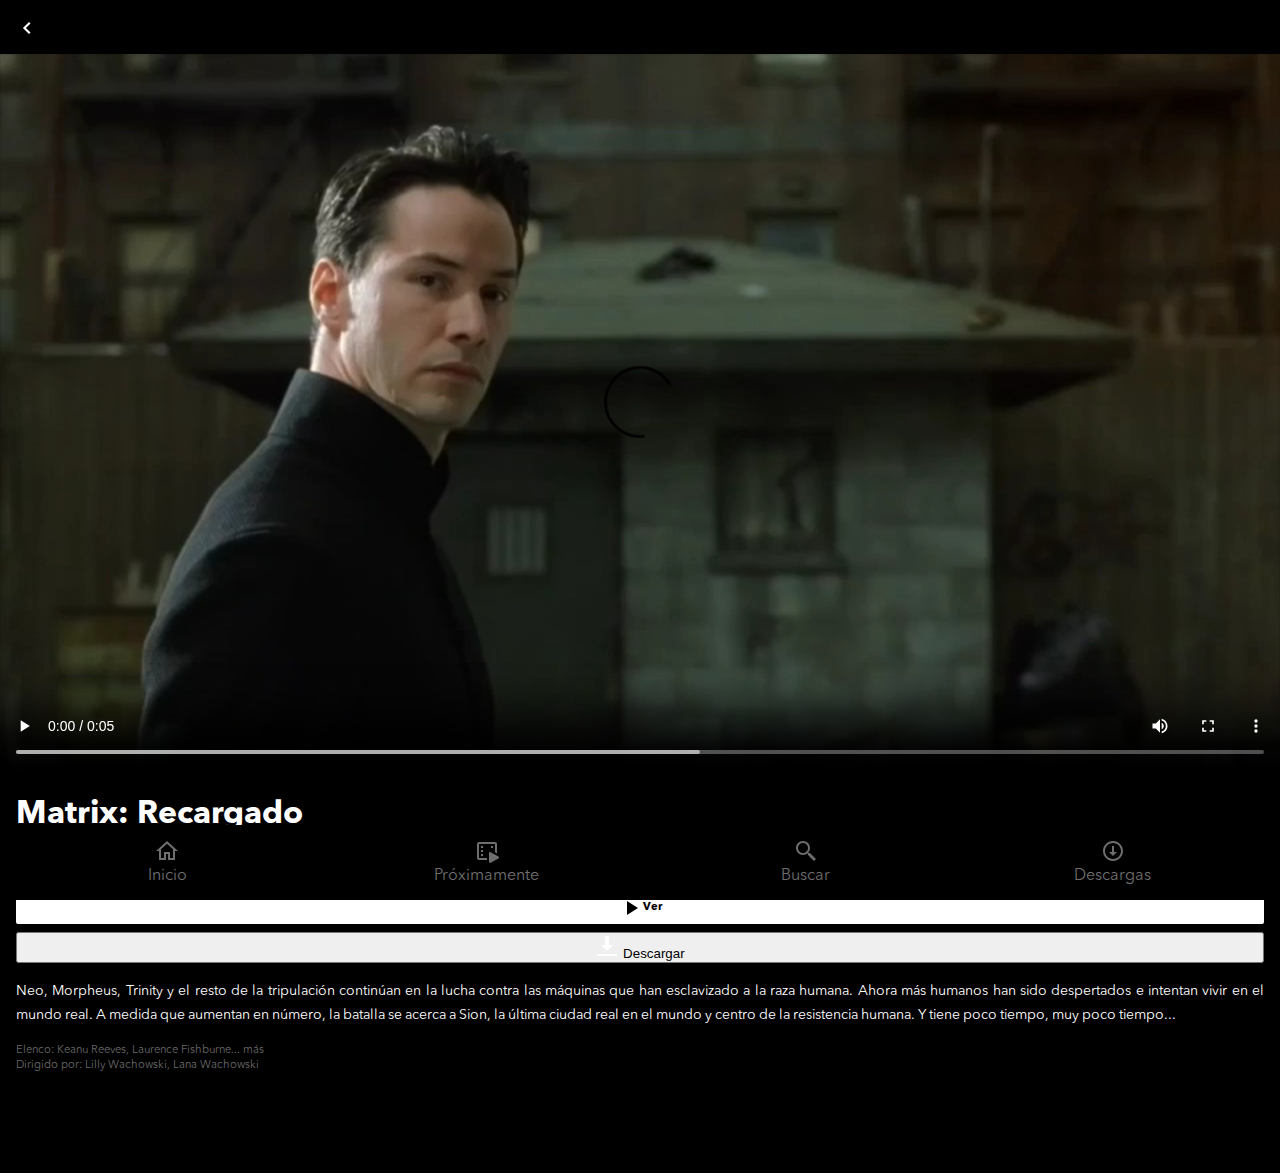
==== detail.html @ 07f83897 "Primer commit" ====
<!DOCTYPE html>
<html lang="en">
<head>
    <meta charset="UTF-8">
    <meta http-equiv="X-UA-Compatible" content="IE=edge">
    <meta name="viewport" content="width=device-width, initial-scale=1.0">
    <link rel="icon" type="image/png" sizes="32x32" href="./images/logo-netflix.png">
    <link rel="stylesheet" href="/css/styles.css">
    <title>Detalle</title>
</head>
<body>
    <header class="det-header">
        <a href="index.html">
            <img class="back-icon" src="/images/icons/back.svg" alt="back">
        </a>
        <video src="./images/matrix.mp4" controls></video>
    </header>

    <main class="det-main">
        <h1>Matrix: Recargado</h1>
        <div class="meta">
            <span class="coincidence">99% para ti</span>
            <span class="year">2003</span>
            <span class="age">R</span>
            <span class="time">2h 18m</span>
            <span class="quality">HD</span>
        </div>
        <div class="actions">
            <button class="button-primary">
                <img src="/images/icons/play.svg" alt="ver">
                Ver
            </button>
            <button>
                <img src="/images/icons/download.svg" alt="descargar">
                Descargar
            </button>
        </div>

        <div class="text">
            <p>
                Neo, Morpheus, Trinity y el resto de la tripulación continúan en la lucha contra las máquinas que han esclavizado a la raza humana. Ahora más humanos han sido despertados e intentan vivir en el mundo real. A medida que aumentan en número, la batalla se acerca a Sion, la última ciudad real en el mundo y centro de la resistencia humana. Y tiene poco tiempo, muy poco tiempo... 
            </p>
            <div class="cite">
                <p>
                    Elenco: Keanu Reeves, Laurence Fishburne... más
                </p>
                <p>
                    Dirigido por: Lilly Wachowski, Lana Wachowski
                </p>
            </div>
            
        </div>
    </main>


    <footer class="footer">
        <ul class="tab-list">
          <li class="tab-item">
            <a href="">
              <svg class="tab-icon" width="24" height="24" viewBox="0 0 24 24" fill="none" xmlns="http://www.w3.org/2000/svg">
                <path d="M12 2.09961L1 12H4V21H11V15H13V21H20V12H23L12 2.09961ZM12 4.79102L18 10.1914V11V19H15V13H9V19H6V10.1914L12 4.79102Z"/>
              </svg>
              Inicio
            </a>
          </li>
          <li class="tab-item">
            <!-- <img src="/images/icons/cinema.svg" alt=""> -->
            <a href="">
              <svg class="tab-icon" width="24" height="24" viewBox="0 0 24 24" fill="none" xmlns="http://www.w3.org/2000/svg">
                <g clip-path="url(#clip0)">
                <path d="M4 3C2.897 3 2 3.897 2 5V19C2 20.103 2.897 21 4 21H12V19H4V5H20V13.2852L22 14.4082V5C22 3.897 21.103 3 20 3H4ZM6.00195 7V9H8V7H6.00195ZM16 7V9H18V7H16ZM6 11V13H8V11H6ZM15.0859 13C14.514 13.019 14 13.492 14 14.1445V22.8555C14 23.7255 14.9132 24.2764 15.6602 23.8574L23.4199 19.502C24.1939 19.067 24.1939 17.932 23.4199 17.498L15.6602 13.1426C15.4734 13.0378 15.2766 12.9937 15.0859 13ZM6 15V17H8V15H6Z"/>
                </g>
                <defs>
                <clipPath id="clip0">
                <rect width="24" height="24" fill="white"/>
                </clipPath>
                </defs>
              </svg>
              Próximamente
            </a>
          </li>
          <li class="tab-item">
            <!-- <img src="/images/icons/search.svg" alt=""> -->
            <a href="">
              <svg class="tab-icon" width="24" height="24" viewBox="0 0 24 24" fill="none" xmlns="http://www.w3.org/2000/svg">
                <path d="M9 2C5.14585 2 2 5.14585 2 9C2 12.8541 5.14585 16 9 16C10.748 16 12.345 15.348 13.5742 14.2812L14 14.707V16L20 22L22 20L16 14H14.707L14.2812 13.5742C15.348 12.345 16 10.748 16 9C16 5.14585 12.8541 2 9 2ZM9 4C11.7733 4 14 6.22673 14 9C14 11.7733 11.7733 14 9 14C6.22673 14 4 11.7733 4 9C4 6.22673 6.22673 4 9 4Z"/>
              </svg>
              Buscar
            </a>
          </li>
          <li class="tab-item">
            <!-- <img src="/images/icons/dowload.svg" alt=""> -->
            <a href="">
              <svg class="tab-icon" width="24" height="24" viewBox="0 0 24 24" fill="none" xmlns="http://www.w3.org/2000/svg">
                <path d="M12 2C6.489 2 2 6.489 2 12C2 17.511 6.489 22 12 22C17.511 22 22 17.511 22 12C22 6.489 17.511 2 12 2ZM12 4C16.4301 4 20 7.56988 20 12C20 16.4301 16.4301 20 12 20C7.56988 20 4 16.4301 4 12C4 7.56988 7.56988 4 12 4ZM11 7V13H8L12 17L16 13H13V7H11Z"/>
              </svg>
              Descargas
            </a>
          </li>
        </ul>
        <!-- <div class="credits">
          Diseñado con 💗 por
          <a href="https://leonidasesteban.com/" target="_blank">leonidasesteban.com</a>
        </div> -->
      </footer>
</body>
</html>
---- css/styles.css ----
@import "./header.css";
@import "./main.css";
@import "./footer.css";
@import "./detail.css";

@font-face {
    font-family: 'Netnet';
    src: url('/fonts/AvenirNextLTPro-Regular.otf');
    font-weight: 400;
    font-style: normal;

}
@font-face {
    font-family: 'Netnet';
    src: url('/fonts/AvenirNextLTPro-Bold.otf');
    font-weight: 700;
    font-style: normal;
}


:root{
    --fontBase: 'Netnet', sans-serif;
    --headline1: bold 28px/37.35px var(--fontBase);
    --subtitle1: bold 17.5px/23.91px var(--fontBase);
    --body1-reg: 400 14px/24px var(--fontBase);
    --body2-reg: 400 11.2px/15.3px var(--fontBase);
    
    --button: 600 11.2px/15.3px var(--fontBase);
    --black:#000;/* rgb(15, 15, 15); */
    --white:#FFF;
    --red:#D22F26;
    --grey:#686868;
    --green:#71D074;

}

*{
    margin:0;
    padding: 0;
}

body{
    background-color: var(--black);
    color:var(--white);
    font-family: var(--fontBase);
}

.button-primary{
    font:var(--button);
    display: flex;
    align-items:center;
    justify-content: center;
    background: var(--white);
    border: none;
    border-radius: 2px;
    padding-block: 4px;
    cursor: pointer;
}
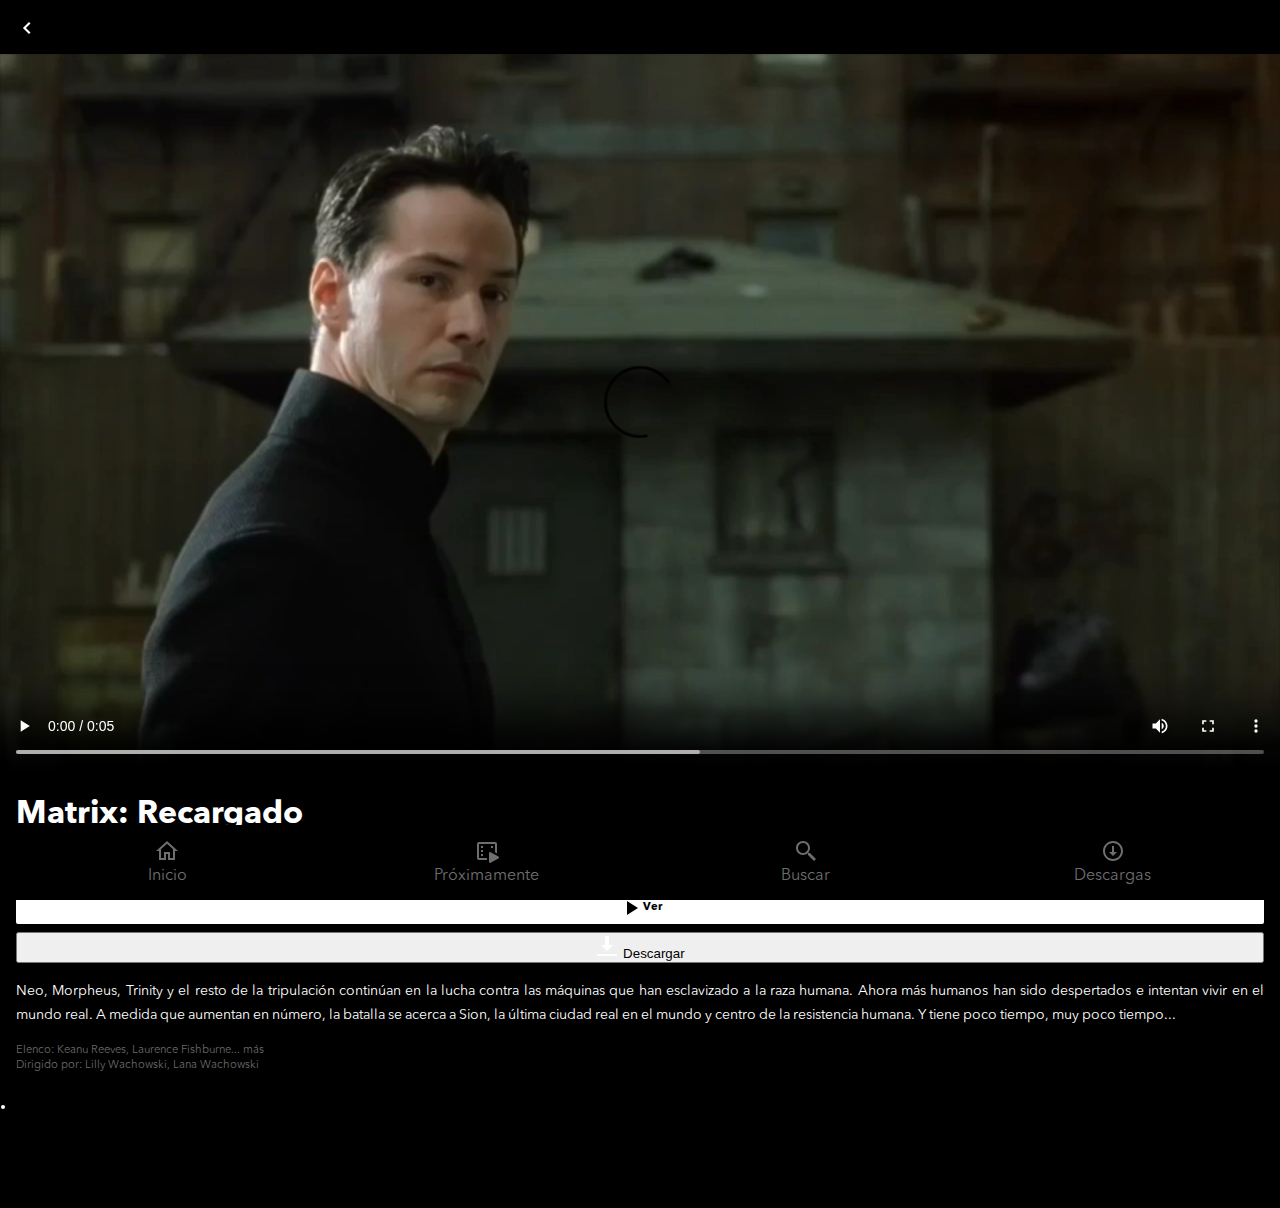
==== commit f76cb42f: "Readme" ====
--- a/detail.html
+++ b/detail.html
@@ -5,13 +5,13 @@
     <meta http-equiv="X-UA-Compatible" content="IE=edge">
     <meta name="viewport" content="width=device-width, initial-scale=1.0">
     <link rel="icon" type="image/png" sizes="32x32" href="./images/logo-netflix.png">
-    <link rel="stylesheet" href="/css/styles.css">
+    <link rel="stylesheet" href="./css/styles.css">
     <title>Detalle</title>
 </head>
 <body>
     <header class="det-header">
         <a href="index.html">
-            <img class="back-icon" src="/images/icons/back.svg" alt="back">
+            <img class="back-icon" src="./images/icons/back.svg" alt="back">
         </a>
         <video src="./images/matrix.mp4" controls></video>
     </header>
@@ -27,11 +27,11 @@
         </div>
         <div class="actions">
             <button class="button-primary">
-                <img src="/images/icons/play.svg" alt="ver">
+                <img src="./images/icons/play.svg" alt="ver">
                 Ver
             </button>
             <button>
-                <img src="/images/icons/download.svg" alt="descargar">
+                <img src="./images/icons/download.svg" alt="descargar">
                 Descargar
             </button>
         </div>
@@ -49,6 +49,15 @@
                 </p>
             </div>
             
+        </div>
+        <div class="actions-secondary">
+          <ul class="actions-list">
+            <li class="actions-list-item">
+              <a href="">
+                
+              </a>
+            </li>
+          </ul>
         </div>
     </main>
 
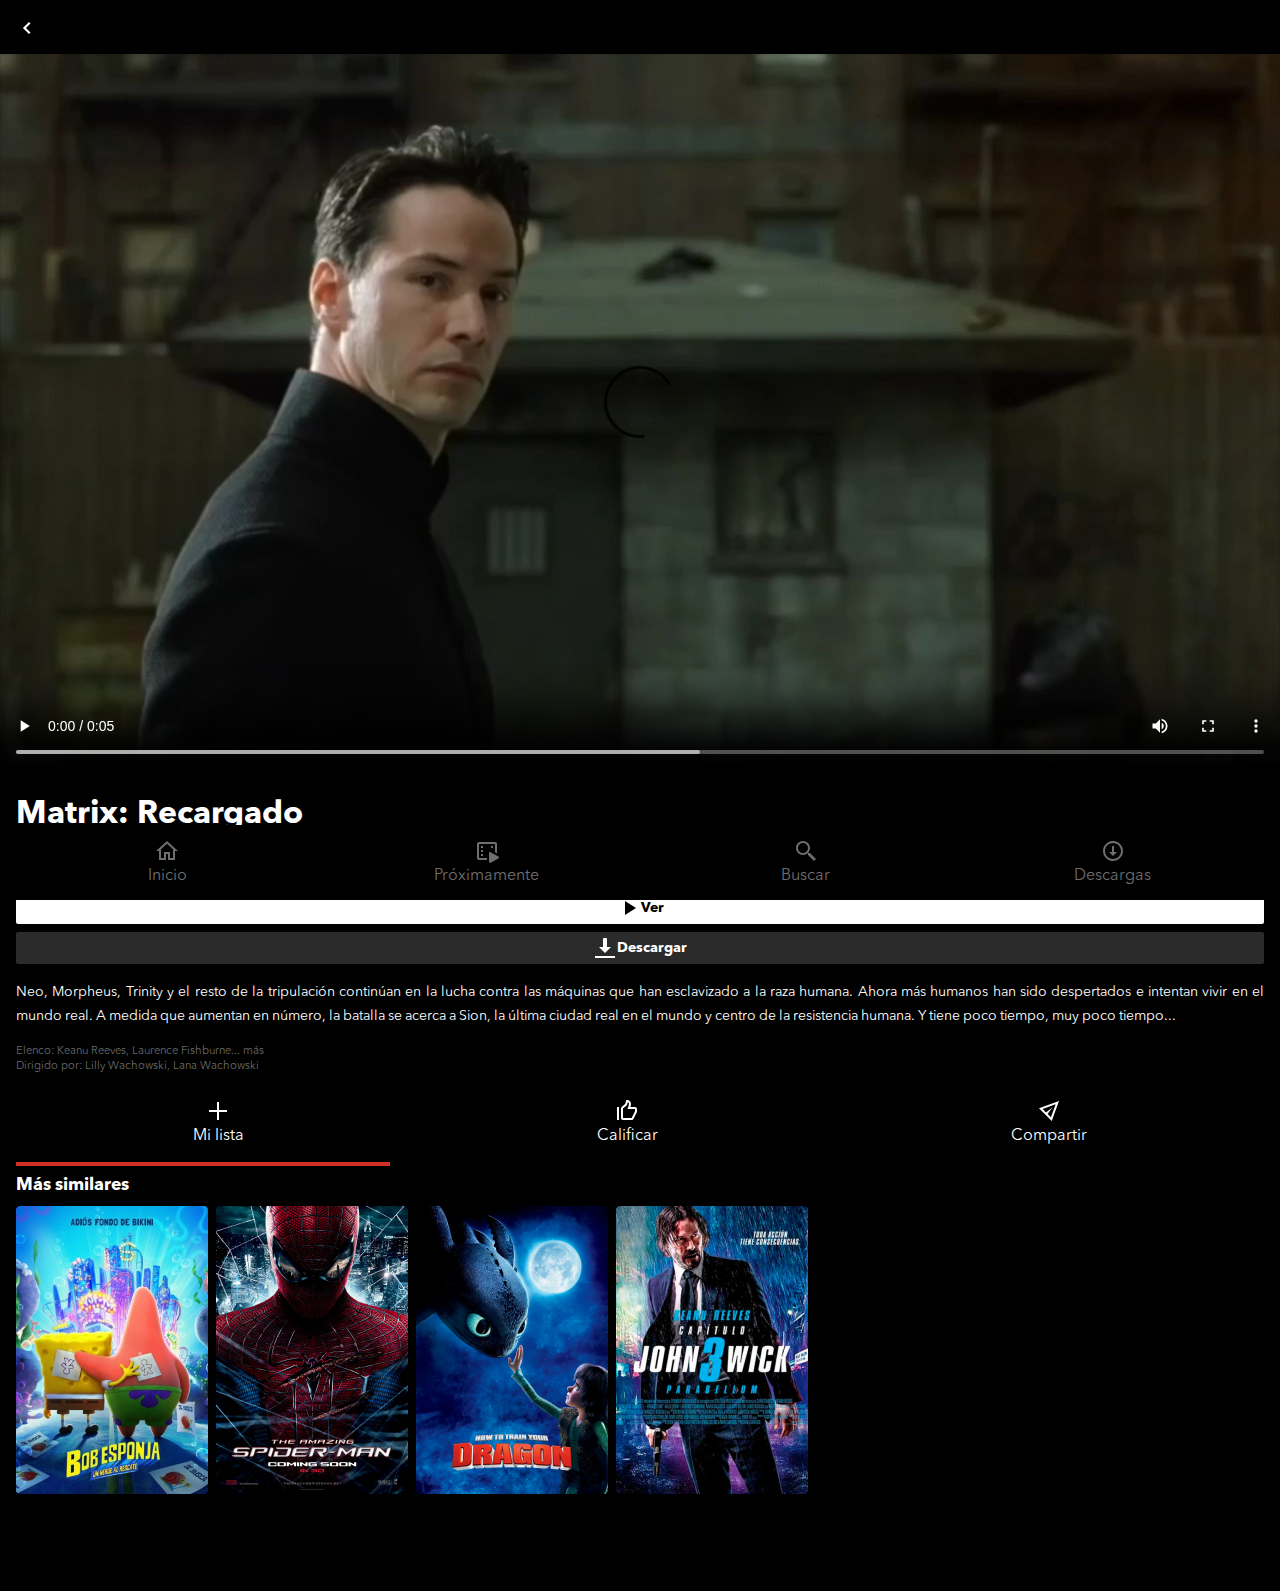
==== commit 014102e9: "Finalizado" ====
--- a/detail.html
+++ b/detail.html
@@ -30,7 +30,7 @@
                 <img src="./images/icons/play.svg" alt="ver">
                 Ver
             </button>
-            <button>
+            <button class="btn-download">
                 <img src="./images/icons/download.svg" alt="descargar">
                 Descargar
             </button>
@@ -54,12 +54,50 @@
           <ul class="actions-list">
             <li class="actions-list-item">
               <a href="">
-                
+                <svg width="24" height="24" viewBox="0 0 24 24" fill="none" xmlns="http://www.w3.org/2000/svg">
+                  <path d="M11 3V11H3V13H11V21H13V13H21V11H13V3H11Z" fill="white"/>
+                  </svg>
+                  Mi lista
+              </a>
+            </li>
+            <li class="actions-list-item">
+              <a href="">
+                <svg width="24" height="24" viewBox="0 0 24 24" fill="none" xmlns="http://www.w3.org/2000/svg">
+                  <path d="M11.209 0.966797L10.3223 4.87109L6.70703 7.9375C6.25919 8.31737 6 8.87637 6 9.46289V19C6 20.0931 6.90694 21 8 21H16.6348C17.3884 21 18.0812 20.5719 18.4199 19.9004L21.8359 13.127C21.9463 12.9123 22 12.6752 22 12.4434V10C22 8.90694 21.0931 8 20 8H15.4355C15.7175 7.12305 16 5.98654 16 4.86328C16 3.12758 14.9139 1.98986 13.9453 1.50781C12.9767 1.02577 12.041 1 12.041 1L11.209 0.966797ZM12.748 3.21484C12.8888 3.25722 12.9059 3.22479 13.0547 3.29883C13.5861 3.56328 14 3.85698 14 4.86328C14 6.25178 13.0781 8.61133 13.0781 8.61133L12.4922 10H20V12.3242L16.6348 19H8V9.46289L12.125 5.96289L12.748 3.21484ZM2 8V21H4V8H2Z" fill="white"/>
+                  </svg>
+                  Calificar
+              </a>
+            </li>
+            <li class="actions-list-item">
+              <a href="">
+                <svg width="24" height="24" viewBox="0 0 24 24" fill="none" xmlns="http://www.w3.org/2000/svg">
+                  <path d="M22 2L2 9.27148L14.7285 22L22 2ZM18.6562 5.34375L13.9219 18.3652L10.5781 15.0215L15.6367 8.36328L8.97852 13.4219L5.63477 10.0781L18.6562 5.34375Z" fill="white"/>
+                  </svg>
+                  Compartir
               </a>
             </li>
           </ul>
         </div>
+        <div class="similars">
+          <div class="red-line"></div>
+          <div class="subtitle">Más similares</div>
+          <div class="list-content">
+            <div class="list-item">
+              <a href=""><img src="images/covers/bob.png" alt=""></a>
+            </div>
+            <div class="list-item">
+              <a href=""><img src="images/covers/spider-man.png" alt=""></a>
+            </div>
+            <div class="list-item">
+              <a href=""><img src="images/covers/dragon.png" alt=""></a>
+            </div>
+            <div class="list-item">
+              <a href=""><img src="images/covers/john.png" alt=""></a>
+            </div>
+          </div>
+        </div>
     </main>
+
 
 
     <footer class="footer">
--- a/css/styles.css
+++ b/css/styles.css
@@ -25,11 +25,13 @@
     --body1-reg: 400 14px/24px var(--fontBase);
     --body2-reg: 400 11.2px/15.3px var(--fontBase);
     
-    --button: 600 11.2px/15.3px var(--fontBase);
+    /* --button: 600 11.2px/15.3px var(--fontBase); */
+    --button: 600 14px/24px var(--fontBase);
     --black:#000;/* rgb(15, 15, 15); */
     --white:#FFF;
     --red:#D22F26;
     --grey:#686868;
+    --dark-grey:#2B2B2B;
     --green:#71D074;
 
 }
@@ -55,4 +57,8 @@
     border-radius: 2px;
     padding-block: 4px;
     cursor: pointer;
+}
+
+.subtitle{
+    font: var(--subtitle1);
 }